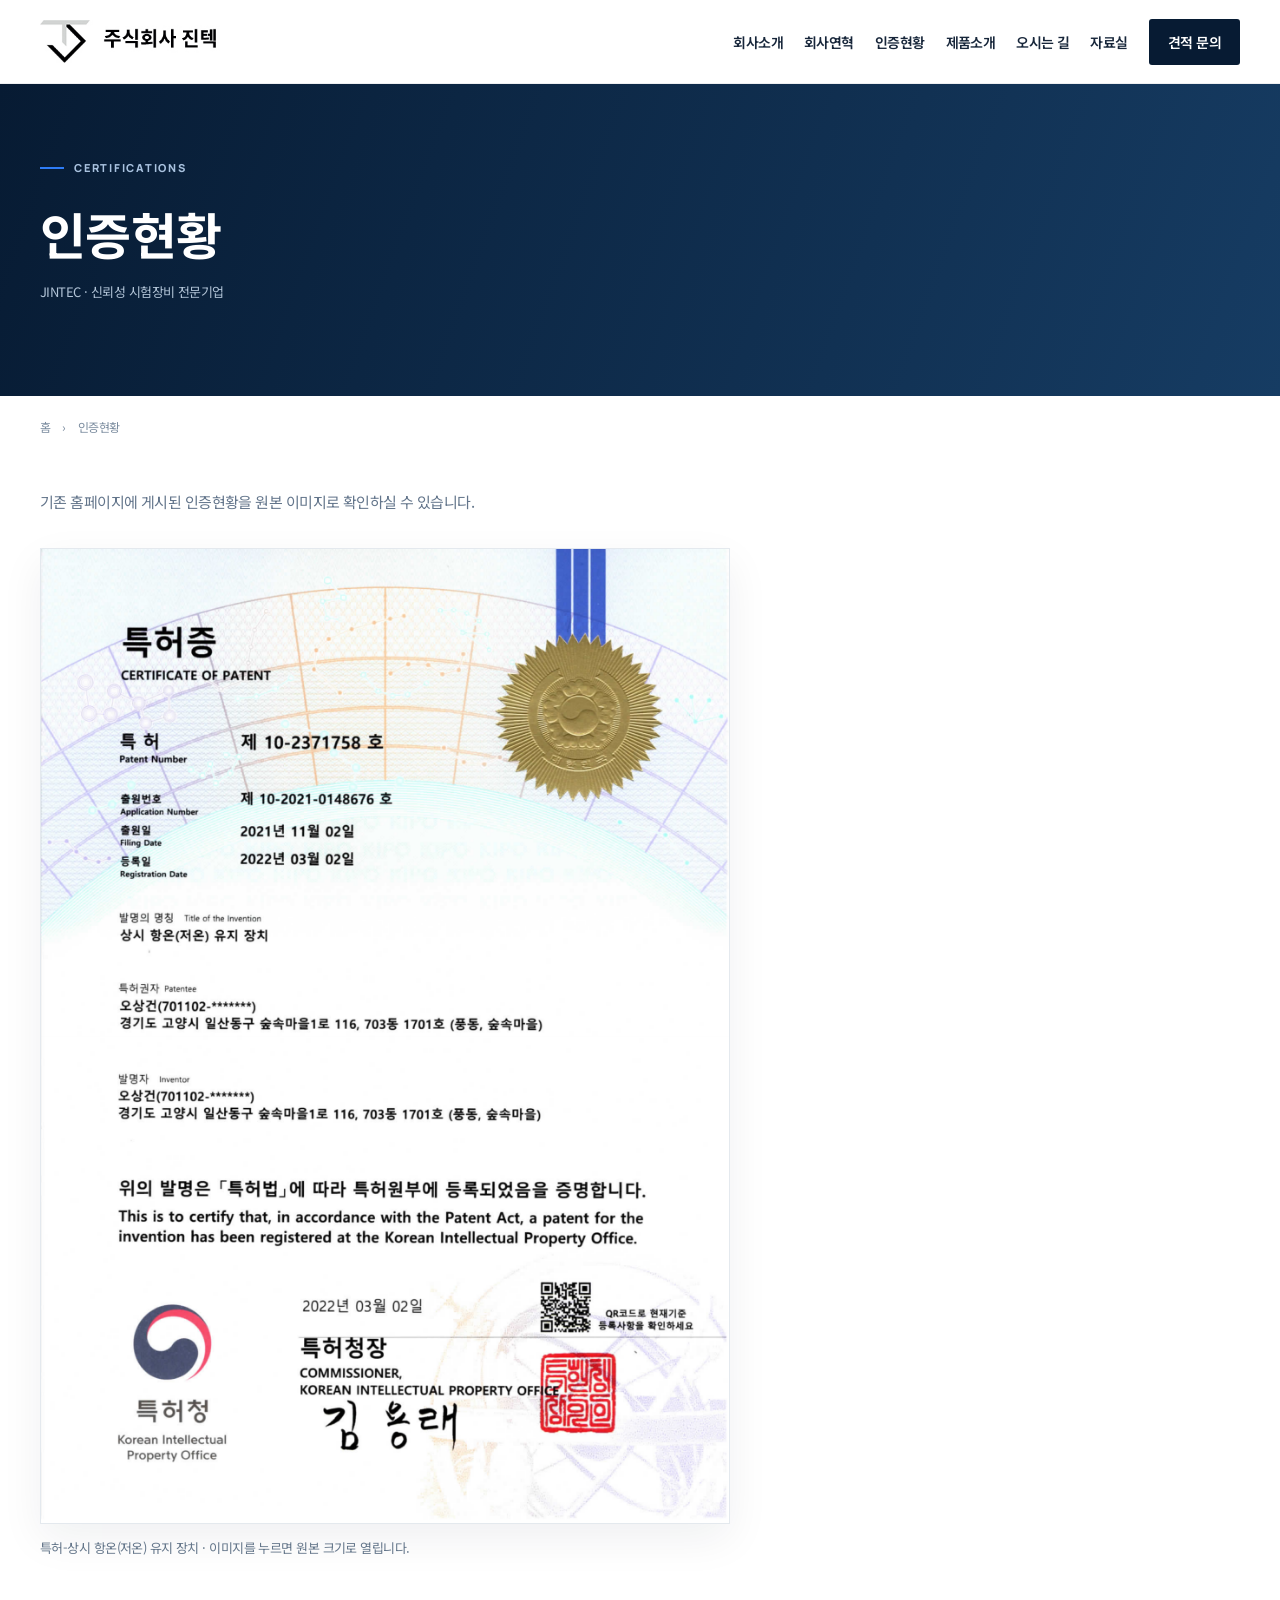
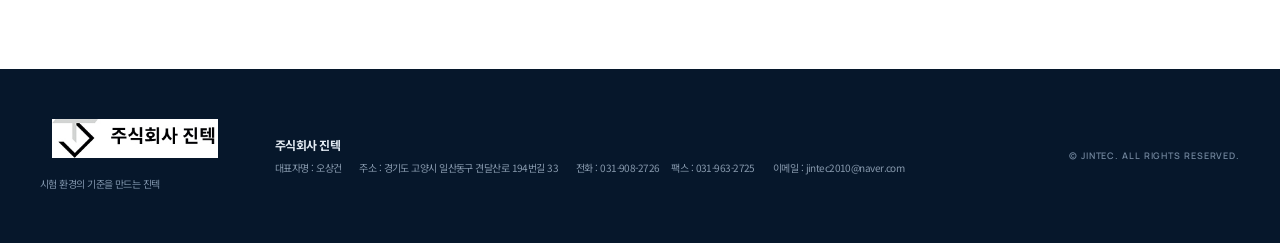
==== certifications.html @ 35f9da58 "jintec website" ====
<!DOCTYPE html>
<html lang="ko">

<head>
  <meta charset="utf-8" />
  <meta content="width=device-width, initial-scale=1" name="viewport" />
  <meta content="#071b33" name="theme-color" />
  <title>인증현황 | 주식회사 진텍</title>
  <meta content="주식회사 진텍 인증현황 안내" name="description" />
  <meta content="진텍, JINTEC, 항온항습 챔버, 항온 챔버, 열충격 시험기, 건조기, 항온 룸 챔버" name="keywords" />
  <meta content="website" property="og:type" />
  <meta content="주식회사 진텍 | 신뢰성 시험장비 전문기업" property="og:title" />
  <meta content="시험 환경을 설계하고, 제품의 신뢰성을 높입니다." property="og:description" />
  <meta content="/assets/slide1.jpg" property="og:image" />
  <link href="favicon.svg" rel="icon" type="image/svg+xml" />
  <link href="https://fonts.googleapis.com" rel="preconnect" />
  <link crossorigin="" href="https://fonts.gstatic.com" rel="preconnect" />
  <link href="https://fonts.googleapis.com/css2?family=Noto+Sans+KR:wght@400;500;600;700;800&amp;display=swap"
    rel="stylesheet" />
  <link href="styles.css" rel="stylesheet" />
</head>

<body>
  <div class="topline"></div>
  <header class="site-header" id="top">
    <div class="container header-inner">
      <a aria-label="진텍 홈" class="brand" href="#top">
        <img alt="주식회사 진텍 로고" src="assets/logo.jpg" />
      </a>
      <button aria-expanded="false" aria-label="메뉴 열기"
        class="menu-toggle"><span></span><span></span><span></span></button>
      <nav aria-label="주요 메뉴" class="main-nav"><a href="index.html#company">회사소개</a><a href="history.html">회사연혁</a><a
          href="certifications.html">인증현황</a><a href="index.html#products">제품소개</a><a href="location.html">오시는 길</a><a
          href="index.html#resources">자료실</a><a class="nav-cta" href="index.html#contact">견적 문의</a></nav>
    </div>
  </header>
  <main>
    <section class="inner-banner">
      <div class="container">
        <div class="eyebrow light"><i></i> CERTIFICATIONS</div>
        <h1>인증현황</h1>
        <p>JINTEC · 신뢰성 시험장비 전문기업</p>
      </div>
    </section>
    <div class="container inner-breadcrumb"><a href="index.html">홈</a><span>›</span><span>인증현황</span></div>
    <section class="inner-main section-pad">
      <div class="container inner-layout">
        <article class="inner-body">
          <p class="section-lead">기존 홈페이지에 게시된 인증현황을 원본 이미지로 확인하실 수 있습니다.</p>
          <figure class="cert-figure"><a href="assets/certificate-patent.png" rel="noopener" target="_blank"><img
                alt="특허 - 상시 항온(저온) 유지 장치 인증서 전체 이미지" src="assets/certificate-patent.png" /></a>
            <figcaption>특허-상시 항온(저온) 유지 장치 · 이미지를 누르면 원본 크기로 열립니다.</figcaption>
          </figure>
        </article>
      </div>
    </section>
  </main>
  <footer class="site-footer">
    <div class="container footer-inner">
      <div class="footer-brand"><img alt="주식회사 진텍" src="assets/logo.jpg">
        <p>시험 환경의 기준을 만드는 진텍</p></img>
      </div>
      <div class="footer-info"><strong>주식회사 진텍</strong><span>대표자명 : 오상건</span><span>주소 : 경기도 고양시 일산동구 견달산로 194번길
          33</span><span>전화 : 031-908-2726　 팩스 : 031-963-2725</span><span>이메일 : jintec2010@naver.com</span></div>
      <div class="copyright">© JINTEC. ALL RIGHTS RESERVED.</div>
    </div>
  </footer><a aria-label="맨 위로" class="back-top" href="#top">↑</a>
  <script src="script.js"></script>
</body>

</html>
---- styles.css ----
@import url('https://fonts.googleapis.com/css2?family=Manrope:wght@400;500;600;700;800&display=swap');

:root {
  --navy: #071b33;
  --navy2: #0d2948;
  --blue: #2e7cf6;
  --ink: #17263a;
  --muted: #718096;
  --line: #e6ebf1;
  --soft: #f4f7fb;
  --white: #fff;
  --max: 1200px
}

* {
  box-sizing: border-box
}

html {
  scroll-behavior: smooth;
  scroll-padding-top: 92px
}

body {
  margin: 0;
  color: var(--ink);
  font-family: 'Noto Sans KR', Manrope, sans-serif;
  letter-spacing: -.035em
}

a {
  color: inherit;
  text-decoration: none
}

img {
  display: block;
  max-width: 100%
}

.container {
  width: min(var(--max), calc(100% - 48px));
  margin: 0 auto
}

.site-header {
  height: 84px;
  background: #fff;
  position: sticky;
  top: 0;
  z-index: 50;
  border-bottom: 1px solid rgba(16, 38, 64, .07)
}

.header-inner {
  height: 100%;
  display: flex;
  align-items: center;
  justify-content: space-between
}

.brand {
  width: 180px;
  display: flex;
  align-items: center
}

.brand img {
  width: 100%;
  height: auto;
  mix-blend-mode: multiply
}

.main-nav {
  display: flex;
  align-items: center;
  gap: 42px;
  font-size: 14px;
  font-weight: 600
}

.main-nav>a:not(.nav-cta) {
  transition: color .2s
}

.main-nav>a:hover {
  color: var(--blue)
}

.nav-cta {
  padding: 13px 19px;
  background: var(--navy);
  color: white;
  border-radius: 3px
}

.nav-cta span {
  margin-left: 14px;
  color: #82b8ff
}

.menu-toggle {
  display: none;
  border: 0;
  background: none;
  padding: 8px
}

.hero {
  height: min(720px, calc(100vh - 88px));
  min-height: 590px;
  position: relative;
  overflow: hidden;
  background: var(--navy);
  color: #fff
}

.hero-image {
  position: absolute;
  inset: 0;
  background: url('/assets/slide1.jpg') center/cover no-repeat;
  transform: scale(1.02);
  animation: heroZoom 16s ease-in-out infinite alternate
}

.hero-shade {
  position: absolute;
  inset: 0;
  background: linear-gradient(90deg, rgba(4, 20, 39, .94) 0%, rgba(4, 20, 39, .78) 42%, rgba(4, 20, 39, .2) 100%), linear-gradient(0deg, rgba(4, 20, 39, .48), transparent 35%)
}

.hero-content {
  position: relative;
  padding-top: clamp(100px, 14vh, 160px)
}

.eyebrow {
  font: 800 11px Manrope, sans-serif;
  letter-spacing: .16em;
  color: #58718f;
  display: flex;
  align-items: center;
  gap: 10px;
  margin-bottom: 22px
}

.eyebrow i {
  display: inline-block;
  width: 24px;
  height: 2px;
  background: var(--blue)
}

.eyebrow.light {
  color: #a9c2df
}

.hero h1 {
  font-size: clamp(44px, 6vw, 76px);
  line-height: 1.2;
  letter-spacing: -.07em;
  margin: 0 0 24px;
  font-weight: 700
}

.hero h1 em,
.section-heading h2 em,
.intro h2 em,
.tech-copy h2 em,
.history h2 em,
.contact h2 em {
  font-style: normal;
  color: #72b4ff
}

.hero-content>p {
  font-size: 17px;
  line-height: 1.9;
  color: #d2deeb;
  margin: 0
}

.hero-actions {
  display: flex;
  gap: 12px;
  margin-top: 36px
}

.btn {
  min-height: 52px;
  padding: 0 22px;
  display: inline-flex;
  align-items: center;
  justify-content: center;
  gap: 28px;
  font-size: 14px;
  font-weight: 700;
  border-radius: 4px;
  transition: transform .2s, background .2s;
  line-height: 1;
}

.btn:hover {
  transform: translateY(-2px)
}

.btn-primary {
  background: var(--blue);
  color: white
}

.btn-primary:hover {
  background: #1769e9
}

.btn-ghost {
  border: 1px solid rgba(255, 255, 255, .4);
  color: #fff
}

.btn-light {
  background: #fff;
  color: var(--navy)
}

.btn-outline {
  border: 1px solid #cbd5e1;
  color: var(--navy)
}

.hero-index {
  display: flex;
  align-items: center;
  gap: 13px;
  margin-top: 75px;
  color: #fff
}

.hero-index strong {
  font: 700 13px Manrope;
  color: #83bfff
}

.hero-index span {
  width: 70px;
  height: 1px;
  background: rgba(255, 255, 255, .45)
}

.hero-index small {
  font: 600 9px Manrope;
  letter-spacing: .15em;
  color: #b6c7da
}

.hero-bottom {
  position: absolute;
  bottom: 24px;
  left: 50%;
  transform: translateX(-50%);
  display: flex;
  justify-content: space-between;
  color: #bdc9d7;
  font: 500 10px Manrope;
  letter-spacing: .12em;
  text-transform: uppercase
}

.section-pad {
  padding: 112px 0
}

.intro-grid {
  display: grid;
  grid-template-columns: 1fr 1fr;
  gap: 90px
}

.intro h2,
.section-heading h2,
.tech-copy h2,
.history h2,
.contact h2 {
  font-size: clamp(34px, 4vw, 52px);
  line-height: 1.28;
  letter-spacing: -.065em;
  margin: 0;
  font-weight: 700
}

.intro h2 em,
.section-heading h2 em,
.history h2 em,
.contact h2 em {
  color: var(--blue)
}

.intro-copy {
  padding-top: 32px
}

.lead {
  font-size: 20px;
  font-weight: 700;
  line-height: 1.6;
  margin: 0 0 18px
}

.intro-copy>p:not(.lead) {
  color: #718096;
  line-height: 1.95;
  font-size: 14px;
  margin: 0;
  max-width: 510px
}

.text-link {
  display: inline-flex;
  gap: 30px;
  align-items: center;
  margin-top: 27px;
  font-size: 13px;
  font-weight: 700;
  border-bottom: 1px solid #b9c5d4;
  padding-bottom: 9px
}

.text-link span {
  color: var(--blue);
  font-size: 18px
}

.stats {
  display: grid;
  grid-template-columns: repeat(4, 1fr);
  margin-top: 85px;
  border-top: 1px solid var(--line);
  border-bottom: 1px solid var(--line);
  padding: 30px 0
}

.stats>div {
  padding: 0 32px;
  border-right: 1px solid var(--line);
  display: flex;
  flex-direction: column;
  gap: 6px
}

.stats>div:first-child {
  padding-left: 0
}

.stats>div:last-child {
  border: 0
}

.stats strong {
  font: 800 30px Manrope;
  color: var(--navy);
  letter-spacing: -.06em
}

.stats .unit {
  color: var(--blue)
}

.stats span:not(.unit) {
  font-size: 12px;
  color: #8290a2
}

.products {
  background: var(--soft)
}

.section-heading {
  display: flex;
  align-items: flex-end;
  justify-content: space-between;
  margin-bottom: 48px
}

.section-heading>p {
  font-size: 13px;
  line-height: 1.9;
  color: #7c8999;
  margin: 0 0 5px
}

.product-grid {
  display: grid;
  grid-template-columns: repeat(3, 1fr);
  gap: 26px
}

.product-card {
  background: white;
  padding: 14px 14px 23px;
  transition: transform .25s, box-shadow .25s
}

.product-card:hover {
  transform: translateY(-5px);
  box-shadow: 0 20px 45px rgba(14, 39, 68, .09)
}

.product-photo {
  height: 230px;
  background: #f1f3f5;
  position: relative;
  overflow: hidden
}

.product-photo img {
  width: 100%;
  height: 100%;
  object-fit: contain;
  mix-blend-mode: multiply;
  transition: transform .4s
}

.product-card:hover .product-photo img {
  transform: scale(1.045)
}

.card-arrow {
  position: absolute;
  right: 12px;
  top: 12px;
  width: 34px;
  height: 34px;
  display: grid;
  place-items: center;
  background: #fff;
  border-radius: 50%;
  font-size: 17px;
  color: var(--navy)
}

.product-meta {
  display: flex;
  justify-content: space-between;
  color: #8a98a9;
  font: 700 9px Manrope;
  letter-spacing: .1em;
  margin-top: 20px
}

.product-card h3 {
  font-size: 21px;
  margin: 10px 0 6px;
  letter-spacing: -.05em
}

.product-card>p,
.wide-copy>p {
  font-size: 13px;
  color: #8793a2;
  margin: 0
}

.wide-card {
  grid-column: span 3;
  display: grid;
  grid-template-columns: 1.1fr 1fr;
  align-items: center;
  gap: 42px;
  padding: 14px 36px 14px 14px
}

.wide-card .product-photo {
  height: 245px
}

.wide-card .product-meta {
  margin-top: 0
}

.wide-copy h3 {
  font-size: 25px;
  margin: 12px 0
}

.wide-copy>p {
  line-height: 1.8;
  max-width: 390px
}

.technology {
  background: var(--navy);
  color: white
}

.tech-grid {
  display: grid;
  grid-template-columns: 1.05fr .95fr;
  gap: 100px;
  align-items: center
}

.tech-visual {
  height: 560px;
  position: relative;
  background: #e8edf2;
  overflow: hidden
}

.tech-visual>img {
  width: 100%;
  height: 100%;
  object-fit: cover;
  mix-blend-mode: multiply
}

.visual-caption {
  position: absolute;
  left: 28px;
  bottom: 26px;
  background: var(--navy);
  padding: 20px 24px;
  display: flex;
  flex-direction: column;
  gap: 8px
}

.visual-caption span {
  font: 700 9px Manrope;
  letter-spacing: .14em;
  color: #8cbfff
}

.visual-caption strong {
  font: 600 17px/1.45 Manrope;
  color: white
}

.tech-copy .eyebrow {
  margin-bottom: 20px
}

.tech-copy h2 {
  font-size: clamp(34px, 4vw, 48px)
}

.tech-copy h2 em {
  color: #73b5ff
}

.tech-copy>p {
  font-size: 13px;
  line-height: 2;
  color: #b6c7d8;
  margin: 22px 0 10px
}

.feature-list {
  padding: 0;
  margin: 0 0 28px;
  list-style: none;
  border-top: 1px solid rgba(255, 255, 255, .17)
}

.feature-list li {
  display: flex;
  gap: 22px;
  padding: 17px 0;
  border-bottom: 1px solid rgba(255, 255, 255, .17)
}

.feature-list li>b {
  font: 700 11px Manrope;
  color: #6daeff;
  padding-top: 3px;
  font-size: 14px;
}

.feature-list li span {
  display: flex;
  flex-direction: column;
  gap: 5px
}

.feature-list strong {
  font-size: 16px
}

.feature-list small {
  font-size: 13px;
  color: #9eb2c8
}

.product-details {
  background: white
}

.section-heading.compact {
  margin-bottom: 35px
}

.section-heading.compact h2 {
  font-size: 38px
}

.spec-list {
  border-top: 1px solid #dfe6ee
}

.spec-item {
  display: grid;
  grid-template-columns: 34% 1fr;
  gap: 35px;
  padding: 30px 0;
  border-bottom: 1px solid #dfe6ee;
  scroll-margin-top: 100px
}

.spec-title {
  display: flex;
  gap: 20px
}

.spec-title>span {
  font: 700 12px Manrope;
  color: var(--blue);
  padding-top: 5px
}

.spec-title h3 {
  font-size: 20px;
  margin: 0 0 5px
}

.spec-title small {
  font: 500 10px Manrope;
  color: #91a0b0
}

.spec-content {
  display: grid;
  grid-template-columns: 1fr auto;
  gap: 12px 25px;
  align-items: center
}

.spec-content p {
  margin: 0;
  color: #718096;
  font-size: 12px
}

.spec-content img {
  grid-column: 2;
  grid-row: 1/3;
  max-width: 180px;
  max-height: 110px;
  object-fit: contain
}

.spec-tags {
  display: flex;
  flex-wrap: wrap;
  gap: 7px
}

.spec-tags span {
  font: 600 10px Manrope;
  color: #4d6682;
  background: #f1f5f9;
  padding: 7px 10px;
  border-radius: 2px
}

.history {
  background: #f5f7fa
}

.history-grid {
  display: grid;
  grid-template-columns: .8fr 1.2fr;
  gap: 100px
}

.history-heading>p {
  font-size: 13px;
  line-height: 1.9;
  color: #7c8999;
  margin-top: 24px;
  max-width: 300px
}

.timeline {
  border-top: 1px solid #dce4ed
}

.timeline-year {
  display: grid;
  grid-template-columns: 130px 1fr;
  gap: 25px;
  padding: 23px 0;
  border-bottom: 1px solid #dce4ed
}

.timeline-year>strong {
  font: 800 20px Manrope;
  color: var(--navy)
}

.timeline-year ul {
  margin: 0;
  padding: 0;
  list-style: none
}

.timeline-year li {
  font-size: 13px;
  letter-spacing: 0.5px;
  color: #66778b;
  line-height: 1.9
}

.timeline-year li:before {
  content: '—';
  color: var(--blue);
  margin-right: 9px
}

.resources {
  padding: 0 0 110px;
  background: #f5f7fa
}

.resource-panel {
  background: linear-gradient(110deg, #0a2544, #123b65);
  padding: 68px 58px;
  display: flex;
  justify-content: space-between;
  align-items: center;
  color: white;
  position: relative;
  overflow: hidden
}

.resource-panel:after {
  content: 'JINTEC';
  font: 800 250px Manrope;
  position: absolute;
  right: 27%;
  top: -90px;
  color: rgba(255, 255, 255, .035)
}

.resource-panel .eyebrow {
  margin-bottom: 12px
}

.resource-panel h2 {
  font-size: 32px;
  margin: 0 0 8px
}

.resource-panel p {
  font-size: 14px;
  color: #afc3d9;
  margin: 0
}

.contact-grid {
  display: grid;
  grid-template-columns: 1fr .9fr;
  gap: 110px
}

.contact-intro {
  font-size: 13px;
  color: #78889a;
  line-height: 1.9;
  margin: 22px 0 26px
}

.contact-actions {
  display: flex;
  gap: 10px
}

.contact-card {
  border: 1px solid var(--line);
  padding: 28px 32px
}

.contact-row {
  display: grid;
  grid-template-columns: 105px 1fr;
  gap: 15px;
  padding: 16px 0;
  border-bottom: 1px solid var(--line)
}

.contact-row>span {
  font: 700 11px Manrope;
  letter-spacing: .12em;
  color: #90a0b1;
  padding-top: 4px
}

.contact-row strong,
.contact-row a {
  font-size: 15px;
  line-height: 1.7
}

.contact-row a:hover {
  color: var(--blue)
}

.map-link {
  display: flex;
  justify-content: space-between;
  margin-top: 18px;
  font-size: 14px;
  font-weight: 700;
  color: var(--blue)
}

.site-footer {
  background: #06172b;
  color: #c2cfdd;
  padding: 42px 0
}

.footer-inner {
  display: grid;
  grid-template-columns: 190px 1fr auto;
  gap: 45px;
  align-items: center
}

.footer-brand img {
  width: 190px;
  height: auto;
  filter: none;
  opacity: 1;
  padding: 8px 12px;
  border-radius: 4px;
}

.footer-brand p {
  font-size: 10px;
  color: #8095ac
}

.footer-info {
  display: flex;
  flex-wrap: wrap;
  gap: 7px 18px;
  font-size: 10px;
  color: #8799ad
}

.footer-info strong {
  width: 100%;
  font-size: 12px;
  color: #e3ebf3
}

.copyright {
  font: 600 9px Manrope;
  letter-spacing: .1em;
  color: #71859c;
  white-space: nowrap
}

.back-top {
  position: fixed;
  right: 24px;
  bottom: 24px;
  width: 42px;
  height: 42px;
  background: var(--blue);
  color: white;
  display: grid;
  place-items: center;
  border-radius: 3px;
  box-shadow: 0 8px 20px #071b3333;
  opacity: 0;
  pointer-events: none;
  transition: opacity .2s
}

.back-top.visible {
  opacity: 1;
  pointer-events: auto
}

@keyframes heroZoom {
  from {
    transform: scale(1.02)
  }

  to {
    transform: scale(1.09)
  }
}

@media(max-width:900px) {
  .main-nav {
    gap: 20px
  }

  .tech-grid {
    gap: 45px
  }

  .history-grid {
    gap: 50px
  }

  .contact-grid {
    gap: 50px
  }

  .product-photo {
    height: 190px
  }
}

@media(max-width:700px) {
  .container {
    width: min(100% - 36px, var(--max))
  }

  .site-header {
    height: 70px
  }

  .brand {
    width: 145px
  }

  .menu-toggle {
    display: flex;
    flex-direction: column;
    gap: 5px
  }

  .menu-toggle span {
    width: 23px;
    height: 2px;
    background: var(--navy);
    display: block
  }

  .main-nav {
    display: none;
    position: absolute;
    left: 0;
    right: 0;
    top: 70px;
    background: white;
    padding: 16px 22px 22px;
    box-shadow: 0 15px 25px #071b3314;
    flex-direction: column;
    align-items: stretch;
    gap: 0
  }

  .main-nav.open {
    display: flex
  }

  .main-nav>a {
    padding: 13px 0;
    border-bottom: 1px solid var(--line)
  }

  .main-nav .nav-cta {
    padding: 13px 16px;
    margin-top: 10px
  }

  .hero {
    height: 680px;
    min-height: 0
  }

  .hero-image {
    background-position: 62% center
  }

  .hero-shade {
    background: linear-gradient(90deg, rgba(4, 20, 39, .92), rgba(4, 20, 39, .58)), linear-gradient(0deg, rgba(4, 20, 39, .5), transparent 40%)
  }

  .hero-content {
    padding-top: 112px
  }

  .hero h1 {
    font-size: 43px
  }

  .hero-content>p {
    font-size: 14px
  }

  .hero-index {
    margin-top: 60px
  }

  .hero-bottom {
    font-size: 8px;
    letter-spacing: .03em;
    bottom: 17px
  }

  .hero-bottom span:last-child {
    display: none
  }

  .section-pad {
    padding: 76px 0
  }

  .intro-grid,
  .tech-grid,
  .history-grid,
  .contact-grid {
    grid-template-columns: 1fr;
    gap: 30px
  }

  .intro-copy {
    padding-top: 0
  }

  .intro h2,
  .section-heading h2,
  .tech-copy h2,
  .history h2,
  .contact h2 {
    font-size: 37px
  }

  .lead {
    font-size: 17px
  }

  .stats {
    grid-template-columns: 1fr 1fr;
    margin-top: 50px;
    padding: 10px 0
  }

  .stats>div {
    padding: 18px 10px;
    border-bottom: 1px solid var(--line)
  }

  .stats>div:nth-child(2) {
    border-right: 0
  }

  .stats>div:nth-child(3) {
    padding-left: 0;
    border-bottom: 0
  }

  .stats>div:nth-child(4) {
    border-bottom: 0
  }

  .stats strong {
    font-size: 25px
  }

  .section-heading {
    display: block;
    margin-bottom: 30px
  }

  .section-heading>p {
    margin-top: 18px
  }

  .product-grid {
    grid-template-columns: 1fr 1fr;
    gap: 12px
  }

  .product-card {
    padding: 9px 9px 17px
  }

  .product-photo {
    height: 155px
  }

  .product-meta {
    font-size: 8px;
    letter-spacing: 0;
    margin-top: 14px
  }

  .product-card h3 {
    font-size: 16px
  }

  .product-card>p {
    font-size: 10px;
    line-height: 1.6
  }

  .wide-card {
    grid-column: span 2;
    display: block;
    padding: 9px
  }

  .wide-card .product-photo {
    height: 190px
  }

  .wide-copy {
    padding: 0 7px 9px
  }

  .wide-copy .product-meta {
    margin-top: 16px
  }

  .wide-copy h3 {
    font-size: 20px
  }

  .tech-visual {
    height: 350px
  }

  .tech-copy>p {
    font-size: 12px
  }

  .section-heading.compact h2 {
    font-size: 30px
  }

  .spec-item {
    grid-template-columns: 1fr;
    gap: 15px;
    padding: 23px 0
  }

  .spec-content {
    grid-template-columns: 1fr
  }

  .spec-content img {
    grid-column: 1;
    grid-row: auto;
    max-width: 100%;
    max-height: 130px;
    justify-self: start
  }

  .timeline-year {
    grid-template-columns: 100px 1fr;
    gap: 15px
  }

  .timeline-year>strong {
    font-size: 17px
  }

  .timeline-year li {
    font-size: 11px
  }

  .resource-panel {
    padding: 30px 24px;
    display: block
  }

  .resource-panel h2 {
    font-size: 22px
  }

  .resource-panel .btn {
    margin-top: 22px;
  }

  .contact-grid {
    gap: 35px
  }

  .contact-actions {
    flex-wrap: wrap
  }

  .contact-actions .btn {
    flex: 1;
    gap: 10px;
    padding: 0 12px
  }

  .contact-card {
    padding: 20px
  }

  .contact-row {
    grid-template-columns: 80px 1fr
  }

  .footer-inner {
    grid-template-columns: 1fr;
    gap: 18px
  }

  .footer-brand img {
    width: 130px
  }

  .copyright {
    white-space: normal
  }

  .desktop-only {
    display: none
  }
}

/* Independent, complete information pages */
.hero-image {
  background-image: url('assets/slide1.jpg')
}

.main-nav {
  gap: 21px
}

.main-nav>a {
  white-space: nowrap
}

.full-product-cta {
  background: #fff
}

.full-product-cta h2 {
  font-size: 36px;
  margin: 0 0 14px
}

.full-product-cta p {
  color: var(--muted);
  line-height: 1.9
}

.product-shortcuts {
  display: grid;
  grid-template-columns: repeat(3, 1fr);
  gap: 12px;
  margin-top: 30px
}

.product-shortcuts a {
  border: 1px solid var(--line);
  padding: 20px;
  font-weight: 700;
  transition: .2s
}

.product-shortcuts a:hover {
  border-color: var(--blue);
  color: var(--blue)
}

.inner-banner {
  padding: 76px 0 82px;
  color: white;
  background: linear-gradient(110deg, #071b33, #163c63)
}

.inner-banner h1 {
  font-size: clamp(32px, 4vw, 50px);
  margin: 0 0 12px
}

.inner-banner p {
  font-size: 13px;
  color: #b2c4d7
}

.inner-breadcrumb {
  display: flex;
  gap: 12px;
  align-items: center;
  padding-top: 22px;
  font-size: 12px;
  color: #7a8b9e
}

.inner-breadcrumb a:hover {
  color: var(--blue)
}

.inner-main {
  padding-top: 52px
}

.inner-layout {
  display: grid;
  grid-template-columns: minmax(0, 1fr) 215px;
  gap: 65px
}

.inner-body {
  min-width: 0
}

.inner-aside {
  align-self: start;
  position: sticky;
  top: 114px;
  border-top: 3px solid var(--navy)
}

.inner-aside h2 {
  font-size: 17px;
  margin: 20px 0
}

.inner-aside a {
  display: flex;
  justify-content: space-between;
  border-top: 1px solid var(--line);
  padding: 15px 2px;
  font-size: 13px
}

.inner-aside a:hover {
  color: var(--blue)
}

.section-lead {
  font-size: 15px;
  line-height: 1.95;
  color: #63758b;
  margin: 0 0 32px
}

.product-page-label {
  font: 800 12px Manrope;
  letter-spacing: .12em;
  color: var(--blue);
  margin-bottom: 20px
}

.original-content {
  font-size: 14px;
  line-height: 1.85;
  color: #34465a;
  overflow-wrap: break-word
}

.original-content .pageTit {
  display: none
}

.original-content .head {
  font-size: 23px;
  line-height: 1.5;
  font-weight: 800;
  color: var(--navy);
  margin: 0 0 28px
}

.original-content ul {
  margin: 0;
  padding: 0;
  list-style: none
}

.original-content li {
  padding: 5px 0;
  font-size: 15px;
}

.original-content .con1 {
  display: grid;
  grid-template-columns: minmax(220px, 35%) 1fr;
  gap: 32px;
  align-items: start;
  margin-bottom: 34px
}

.original-content .con1 .img {
  background: #f7f9fb;
  padding: 20px;
  display: flex;
  align-items: center;
  justify-content: center;
  min-height: 250px
}

.original-content .con1 .img img {
  max-height: 360px;
  object-fit: contain
}

.original-content .con1 .txt {
  background: #f7f9fc;
  padding: 22px 26px
}

.original-content .con2>div {
  padding: 26px 0;
  border-top: 1px solid #dfe7ee
}

.original-content p.bold,
.original-content .table_head {
  font-size: 20px;
  font-weight: 800;
  color: var(--navy);
  margin: 0 0 15px
}

.original-content p.normal {
  line-height: 1.9
}

.original-content .con3 {
  text-align: center;
  margin: 25px 0 42px
}

.original-content .con3 img {
  margin: auto;
  max-width: 100%;
  height: auto
}

.original-content .con4 {
  margin: 35px 0
}

.original-content .table {
  width: 100%;
  overflow-x: auto
}

.original-content .table .arrow {
  display: none
}

.original-content table {
  border-collapse: collapse;
  width: 100%;
  min-width: 630px;
  font-size: 14px;
  line-height: 1.6
}

.original-content th {
  background: #163451;
  color: white;
  font-weight: 700
}

.original-content td,
.original-content th {
  border: 1px solid #dbe4eb;
  padding: 12px 11px;
  text-align: center;
  vertical-align: middle
}

.original-content td.gray {
  background: #f0f4f9;
  font-weight: 700
}

.detail-bottom-actions {
  display: flex;
  flex-wrap: wrap;
  gap: 14px;
  margin-top: 48px
}

.original-history .box>div {
  display: grid;
  grid-template-columns: 110px 1fr;
  border-bottom: 1px solid #dce5ed;
  padding: 22px 0;
  gap: 20px
}

.original-history .box>div:first-child {
  border-top: 1px solid #dce5ed
}

.original-history .year {
  font-size: 23px;
  font-weight: 800;
  color: #0b2b4d;
  margin: 0
}

.original-history li {
  display: grid;
  grid-template-columns: 58px 1fr;
  gap: 12px
}

.original-history .month {
  font-weight: 700;
  color: var(--blue)
}

.original-history .day {
  color: #405269
}

.cert-figure {
  margin: 0;
  max-width: 690px
}

.cert-figure img {
  width: 100%;
  height: auto;
  border: 1px solid #e4e9ee;
  box-shadow: 0 15px 40px #071b3310
}

.cert-figure figcaption {
  font-size: 13px;
  color: #64768a;
  margin-top: 14px
}

.location-map {
  width: 100%;
  height: 400px;
  background: #f1f5f9;
  border: 1px solid var(--line);
  margin-bottom: 28px
}

.location-map iframe {
  width: 100%;
  height: 100%;
  border: 0
}

.location-data {
  margin: 0 0 28px;
  border-top: 2px solid #143656
}

.location-data>div {
  display: grid;
  grid-template-columns: 130px 1fr;
  padding: 17px 10px;
  border-bottom: 1px solid var(--line)
}

.location-data dt {
  font-weight: 800
}

.location-data dd {
  margin: 0
}

.location-data a:hover {
  color: var(--blue)
}

@media(max-width:1080px) {
  .main-nav {
    gap: 13px;
    font-size: 12px
  }

  .inner-layout {
    grid-template-columns: minmax(0, 1fr) 170px;
    gap: 28px
  }
}

@media(max-width:700px) {
  .main-nav {
    font-size: 14px
  }

  .inner-banner {
    padding: 54px 0
  }

  .inner-main {
    padding: 34px 0 70px
  }

  .inner-layout {
    display: block
  }

  .inner-aside {
    position: static;
    margin-top: 48px
  }

  .original-content .con1 {
    grid-template-columns: 1fr
  }

  .original-content .con1 .img {
    min-height: 170px
  }

  .original-content .con1 .txt {
    padding: 18px
  }

  .original-content .head {
    font-size: 20px
  }

  .original-history .box>div {
    grid-template-columns: 80px 1fr;
    gap: 8px
  }

  .original-history .year {
    font-size: 19px
  }

  .original-history li {
    font-size: 12px;
    grid-template-columns: 40px 1fr;
    gap: 7px
  }

  .product-shortcuts {
    grid-template-columns: 1fr
  }

  .full-product-cta h2 {
    font-size: 27px
  }

  .location-map {
    height: 300px
  }

  .location-data>div {
    grid-template-columns: 75px 1fr
  }
}
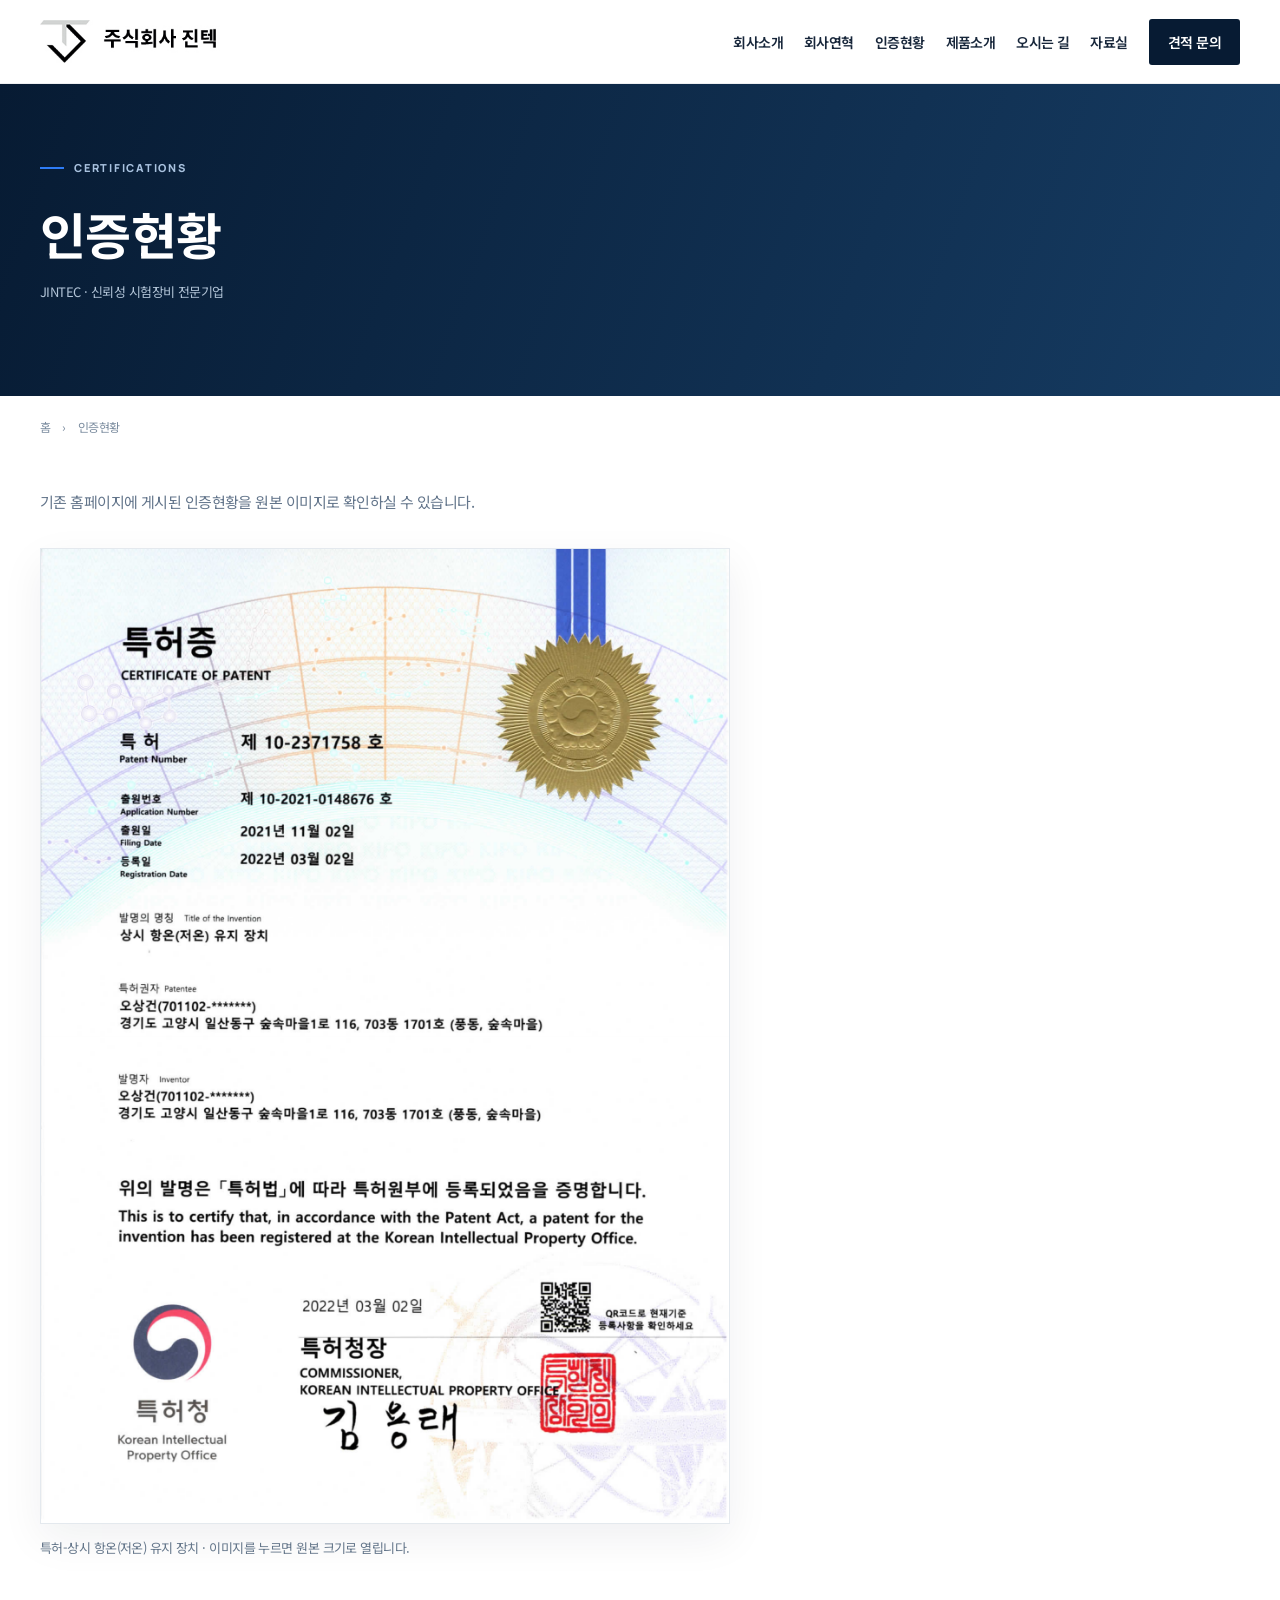
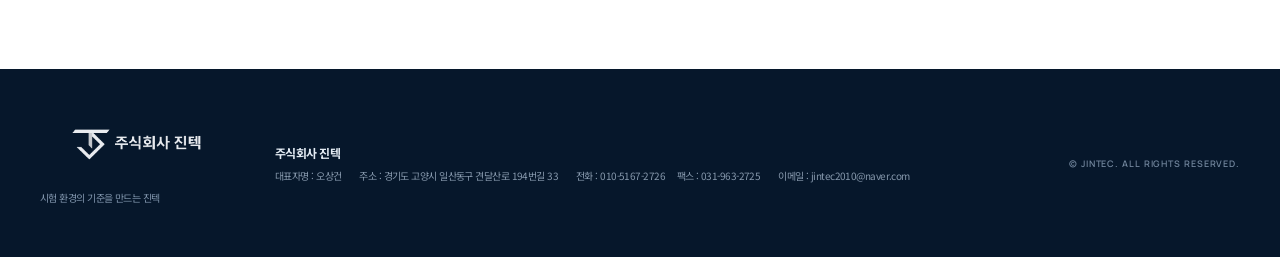
==== commit 136e82dc: "edit phone number" ====
--- a/certifications.html
+++ b/certifications.html
@@ -57,11 +57,11 @@
   </main>
   <footer class="site-footer">
     <div class="container footer-inner">
-      <div class="footer-brand"><img alt="주식회사 진텍" src="assets/logo.jpg">
+      <div class="footer-brand"><img alt="주식회사 진텍" src="assets/logo_remove_background.png">
         <p>시험 환경의 기준을 만드는 진텍</p></img>
       </div>
       <div class="footer-info"><strong>주식회사 진텍</strong><span>대표자명 : 오상건</span><span>주소 : 경기도 고양시 일산동구 견달산로 194번길
-          33</span><span>전화 : 031-908-2726　 팩스 : 031-963-2725</span><span>이메일 : jintec2010@naver.com</span></div>
+          33</span><span>전화 : 010-5167-2726　 팩스 : 031-963-2725</span><span>이메일 : jintec2010@naver.com</span></div>
       <div class="copyright">© JINTEC. ALL RIGHTS RESERVED.</div>
     </div>
   </footer><a aria-label="맨 위로" class="back-top" href="#top">↑</a>
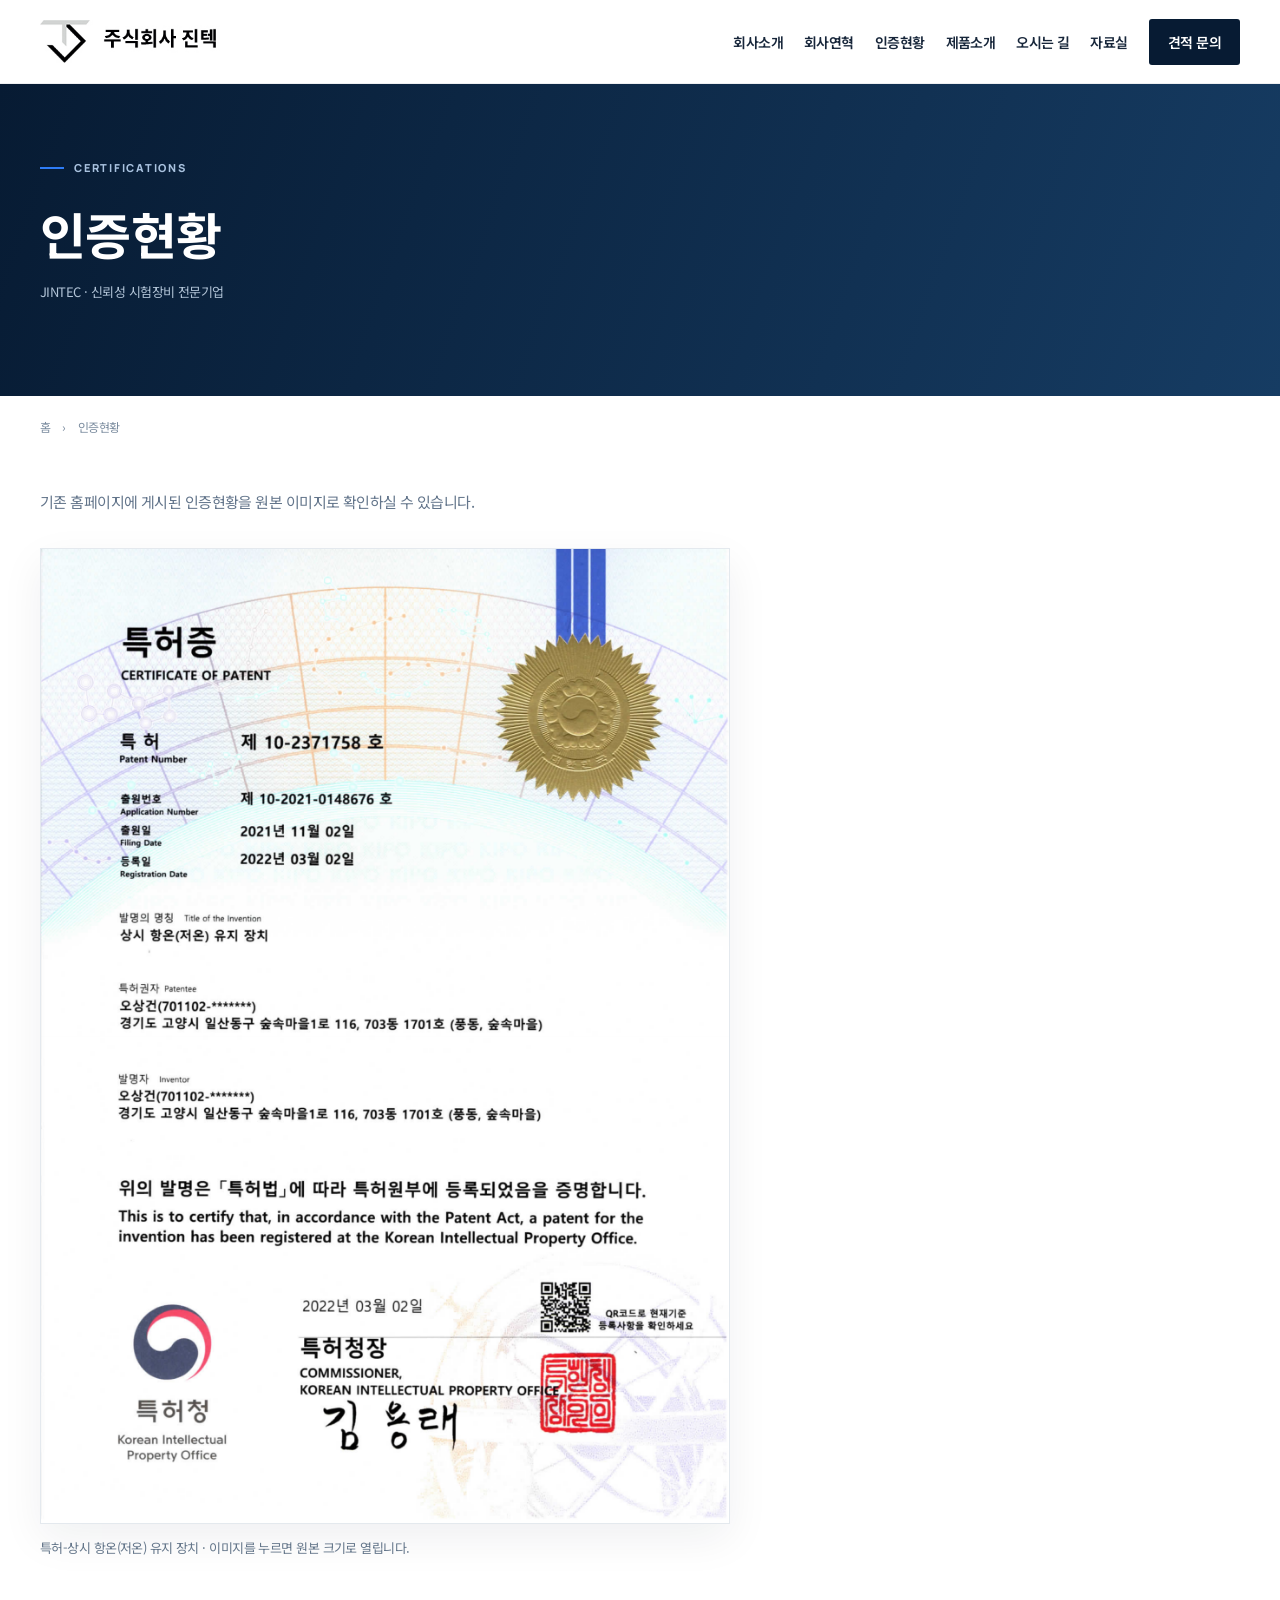
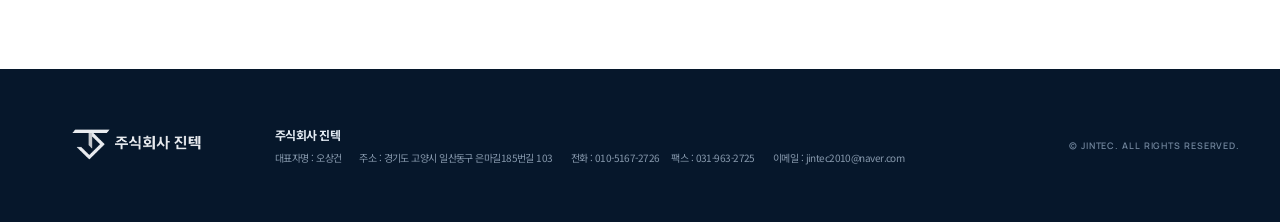
==== commit a27b2ec5: "edit address" ====
--- a/certifications.html
+++ b/certifications.html
@@ -57,11 +57,10 @@
   </main>
   <footer class="site-footer">
     <div class="container footer-inner">
-      <div class="footer-brand"><img alt="주식회사 진텍" src="assets/logo_remove_background.png">
-        <p>시험 환경의 기준을 만드는 진텍</p></img>
+      <div class="footer-brand"><img alt="주식회사 진텍" src="assets/logo_remove_background.png"></img>
       </div>
-      <div class="footer-info"><strong>주식회사 진텍</strong><span>대표자명 : 오상건</span><span>주소 : 경기도 고양시 일산동구 견달산로 194번길
-          33</span><span>전화 : 010-5167-2726　 팩스 : 031-963-2725</span><span>이메일 : jintec2010@naver.com</span></div>
+      <div class="footer-info"><strong>주식회사 진텍</strong><span>대표자명 : 오상건</span><span>주소 : 경기도 고양시 일산동구 은마길185번길 103
+        </span><span>전화 : 010-5167-2726　 팩스 : 031-963-2725</span><span>이메일 : jintec2010@naver.com</span></div>
       <div class="copyright">© JINTEC. ALL RIGHTS RESERVED.</div>
     </div>
   </footer><a aria-label="맨 위로" class="back-top" href="#top">↑</a>
